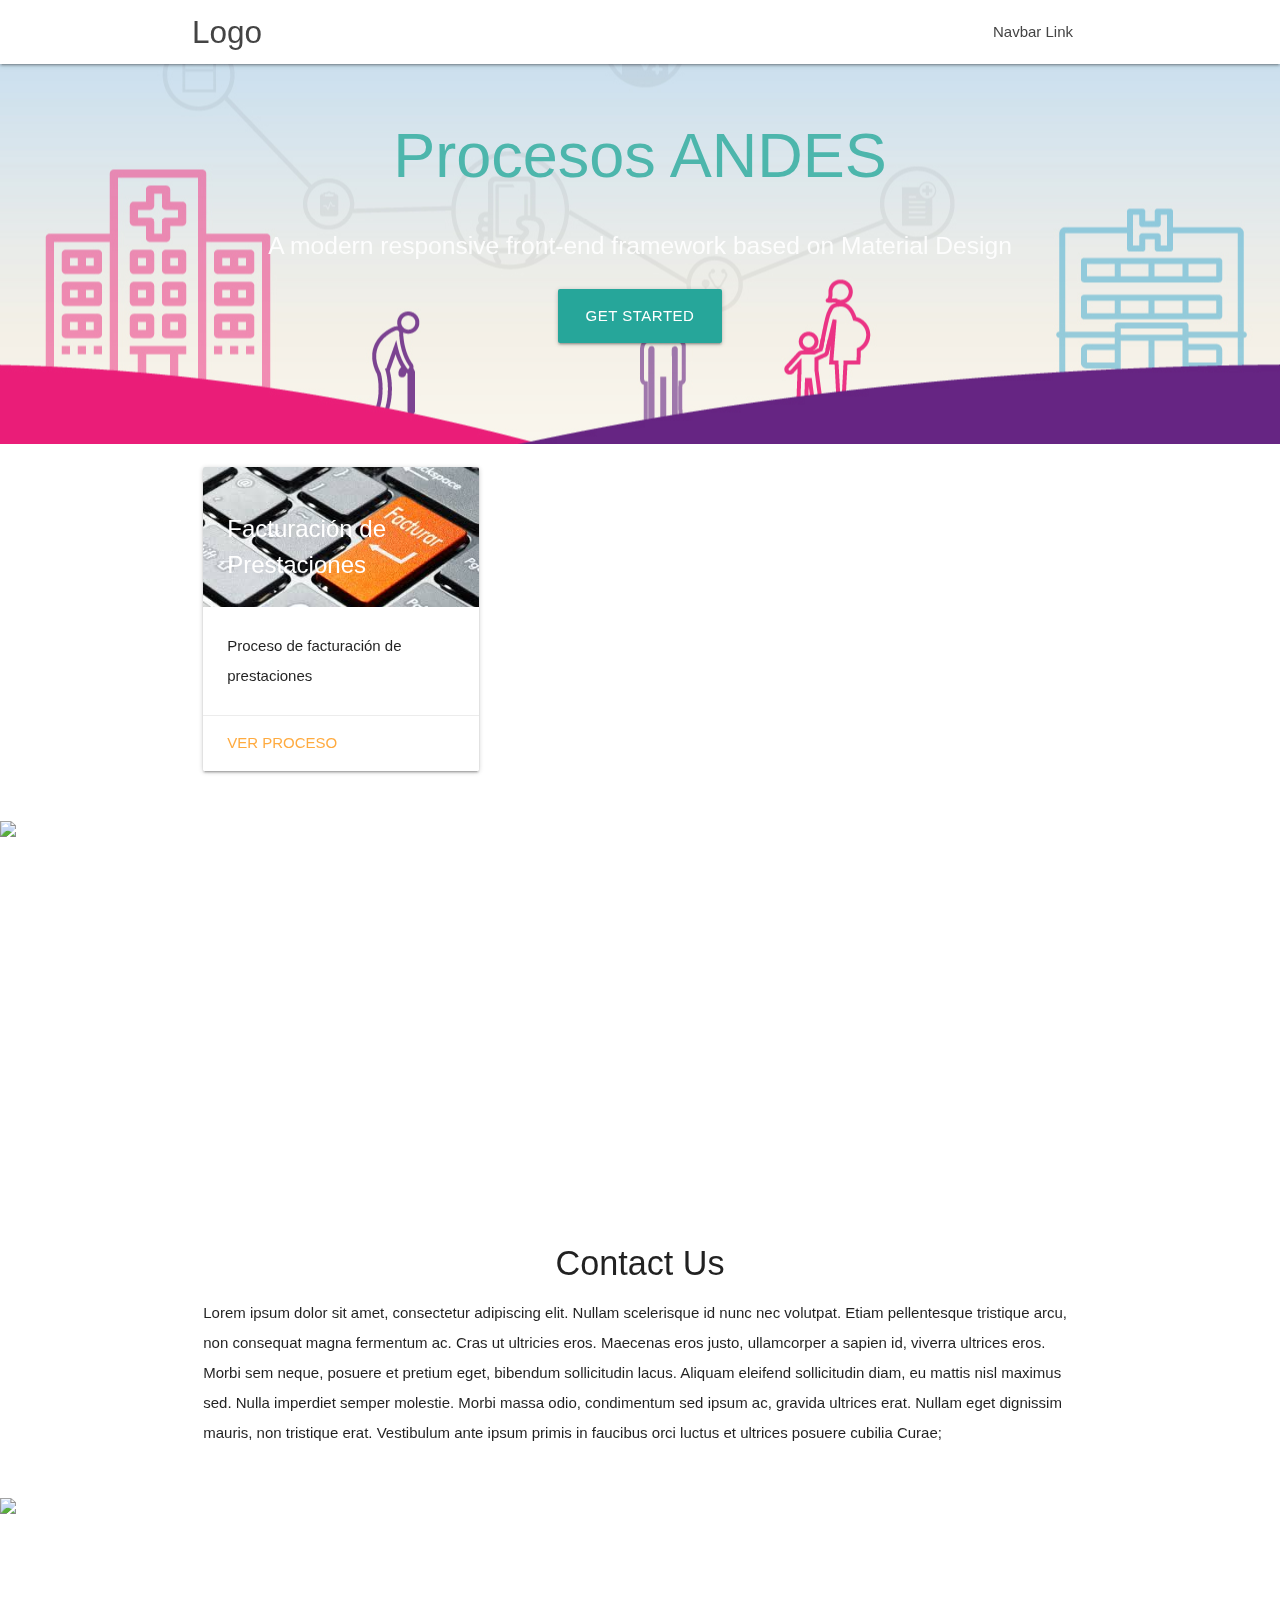
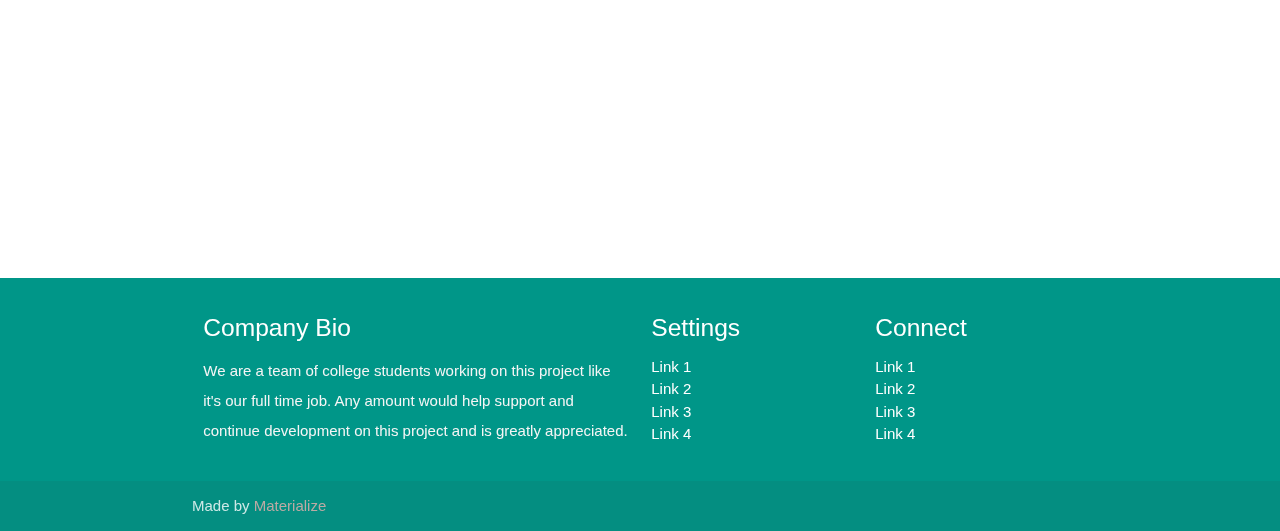
==== index.html @ 4684f11a "se agrega link a proceso de facturación" ====
<!DOCTYPE html>
<html lang="en">

<head>
    <meta http-equiv="Content-Type" content="text/html; charset=UTF-8" />
    <meta name="viewport" content="width=device-width, initial-scale=1" />
    <title>Parallax Template - Materialize</title>

    <!-- CSS  -->
    <link href="https://fonts.googleapis.com/icon?family=Material+Icons" rel="stylesheet">
    <link href="css/materialize.css" type="text/css" rel="stylesheet" media="screen,projection" />
    <link href="css/style.css" type="text/css" rel="stylesheet" media="screen,projection" />
</head>

<body>
    <nav class="white" role="navigation">
        <div class="nav-wrapper container">
            <a id="logo-container" href="#" class="brand-logo">Logo</a>
            <ul class="right hide-on-med-and-down">
                <li>
                    <a href="#">Navbar Link</a>
                </li>
            </ul>

            <ul id="nav-mobile" class="sidenav">
                <li>
                    <a href="#">Navbar Link</a>
                </li>
            </ul>
            <a href="#" data-target="nav-mobile" class="sidenav-trigger">
                <i class="material-icons">menu</i>
            </a>
        </div>
    </nav>

    <div id="index-banner" class="parallax-container">
        <div class="section no-pad-bot">
            <div class="container">
                <br>
                <br>
                <h1 class="header center teal-text text-lighten-2">Procesos ANDES</h1>
                <div class="row center">
                    <h5 class="header col s12 light">A modern responsive front-end framework based on Material Design</h5>
                </div>
                <div class="row center">
                    <a href="http://materializecss.com/getting-started.html" id="download-button" class="btn-large waves-effect waves-light teal lighten-1">Get Started</a>
                </div>
                <br>
                <br>

            </div>
        </div>
        <div class="parallax">
            <img src="img/andes-home-banner.jpg" alt="Unsplashed background img 1">
        </div>
    </div>


    <div class="container">
        <div class="section">

            <!--   Icon Section   -->
            <div class="row">
                <div class="col s12 m4">
                    <div class="card">
                        <div class="card-image">
                            <img src="img/facturacion_automatica.jpg">
                            <span class="card-title">Facturación de Prestaciones</span>
                        </div>
                        <div class="card-content">
                            <p>Proceso de facturación de prestaciones</p>
                        </div>
                        <div class="card-action">
                            <a href="procesos/facturacion/index.html">Ver Proceso</a>
                        </div>
                    </div>
                    <!-- <div class="card horizontal">
                        <div class="card-image">
                            <img src="img/facturacion_automatica.jpg">
                        </div>
                        <div class="card-stacked">
                            <div class="card-content">
                                <p>Proceso Facturación Automática</p>
                            </div>
                            <div class="card-action">
                                <a href="#">Ver Proceso</a>
                            </div>
                        </div> -->
                </div>
            </div>
            <!-- <div class="col s12 m4">
                    <div class="icon-block">
                        <h2 class="center brown-text"><i class="material-icons">flash_on</i></h2>
                        <h5 class="center">Speeds up development</h5>

                        <p class="light">We did most of the heavy lifting for you to provide a default stylings that incorporate our custom components. Additionally, we refined animations and transitions to provide a smoother experience for developers.</p>
                    </div>
                </div>

                <div class="col s12 m4">
                    <div class="icon-block">
                        <h2 class="center brown-text"><i class="material-icons">group</i></h2>
                        <h5 class="center">User Experience Focused</h5>

                        <p class="light">By utilizing elements and principles of Material Design, we were able to create a framework that incorporates components and animations that provide more feedback to users. Additionally, a single underlying responsive system across
                            all platforms allow for a more unified user experience.</p>
                    </div>
                </div>

                <div class="col s12 m4">
                    <div class="icon-block">
                        <h2 class="center brown-text"><i class="material-icons">settings</i></h2>
                        <h5 class="center">Easy to work with</h5>

                        <p class="light">We have provided detailed documentation as well as specific code examples to help new users get started. We are also always open to feedback and can answer any questions a user may have about Materialize.</p>
                    </div>
                </div> -->
        </div>

    </div>
    </div>


    <div class="parallax-container valign-wrapper">
        <div class="section no-pad-bot">
            <div class="container">
                <div class="row center">
                    <h5 class="header col s12 light">A modern responsive front-end framework based on Material Design</h5>
                </div>
            </div>
        </div>
        <div class="parallax">
            <img src="background2.jpg" alt="Unsplashed background img 2">
        </div>
    </div>

    <div class="container">
        <div class="section">

            <div class="row">
                <div class="col s12 center">
                    <h3>
                        <i class="mdi-content-send brown-text"></i>
                    </h3>
                    <h4>Contact Us</h4>
                    <p class="left-align light">Lorem ipsum dolor sit amet, consectetur adipiscing elit. Nullam scelerisque id nunc nec volutpat. Etiam pellentesque tristique arcu, non consequat magna fermentum ac. Cras ut ultricies eros. Maecenas eros justo, ullamcorper a sapien
                        id, viverra ultrices eros. Morbi sem neque, posuere et pretium eget, bibendum sollicitudin lacus. Aliquam eleifend sollicitudin diam, eu mattis nisl maximus sed. Nulla imperdiet semper molestie. Morbi massa odio, condimentum sed
                        ipsum ac, gravida ultrices erat. Nullam eget dignissim mauris, non tristique erat. Vestibulum ante ipsum primis in faucibus orci luctus et ultrices posuere cubilia Curae;</p>
                </div>
            </div>

        </div>
    </div>


    <div class="parallax-container valign-wrapper">
        <div class="section no-pad-bot">
            <div class="container">
                <div class="row center">
                    <h5 class="header col s12 light">A modern responsive front-end framework based on Material Design</h5>
                </div>
            </div>
        </div>
        <div class="parallax">
            <img src="background3.jpg" alt="Unsplashed background img 3">
        </div>
    </div>

    <footer class="page-footer teal">
        <div class="container">
            <div class="row">
                <div class="col l6 s12">
                    <h5 class="white-text">Company Bio</h5>
                    <p class="grey-text text-lighten-4">We are a team of college students working on this project like it's our full time job. Any amount would help support and continue development on this project and is greatly appreciated.</p>


                </div>
                <div class="col l3 s12">
                    <h5 class="white-text">Settings</h5>
                    <ul>
                        <li>
                            <a class="white-text" href="#!">Link 1</a>
                        </li>
                        <li>
                            <a class="white-text" href="#!">Link 2</a>
                        </li>
                        <li>
                            <a class="white-text" href="#!">Link 3</a>
                        </li>
                        <li>
                            <a class="white-text" href="#!">Link 4</a>
                        </li>
                    </ul>
                </div>
                <div class="col l3 s12">
                    <h5 class="white-text">Connect</h5>
                    <ul>
                        <li>
                            <a class="white-text" href="#!">Link 1</a>
                        </li>
                        <li>
                            <a class="white-text" href="#!">Link 2</a>
                        </li>
                        <li>
                            <a class="white-text" href="#!">Link 3</a>
                        </li>
                        <li>
                            <a class="white-text" href="#!">Link 4</a>
                        </li>
                    </ul>
                </div>
            </div>
        </div>
        <div class="footer-copyright">
            <div class="container">
                Made by
                <a class="brown-text text-lighten-3" href="http://materializecss.com">Materialize</a>
            </div>
        </div>
    </footer>


    <!--  Scripts-->
    <script src="https://code.jquery.com/jquery-2.1.1.min.js"></script>
    <script src="js/materialize.js"></script>
    <script src="js/init.js"></script>

</body>

</html>
---- css/style.css ----
/* Custom Stylesheet */
/**
 * Use this file to override Materialize files so you can update
 * the core Materialize files in the future
 *
 * Made By MaterializeCSS.com
 */

nav ul a,
nav .brand-logo {
  color: #444;
}

p {
  line-height: 2rem;
}

.sidenav-trigger {
  color: #26a69a;
}

.parallax-container {
  min-height: 380px;
  line-height: 0;
  height: auto;
  color: rgba(255,255,255,.9);
}
  .parallax-container .section {
    width: 100%;
  }

@media only screen and (max-width : 992px) {
  .parallax-container .section {
    position: absolute;
    top: 40%;
  }
  #index-banner .section {
    top: 10%;
  }
}

@media only screen and (max-width : 600px) {
  #index-banner .section {
    top: 0;
  }
}

.icon-block {
  padding: 0 15px;
}
.icon-block .material-icons {
  font-size: inherit;
}

footer.page-footer {
  margin: 0;
}
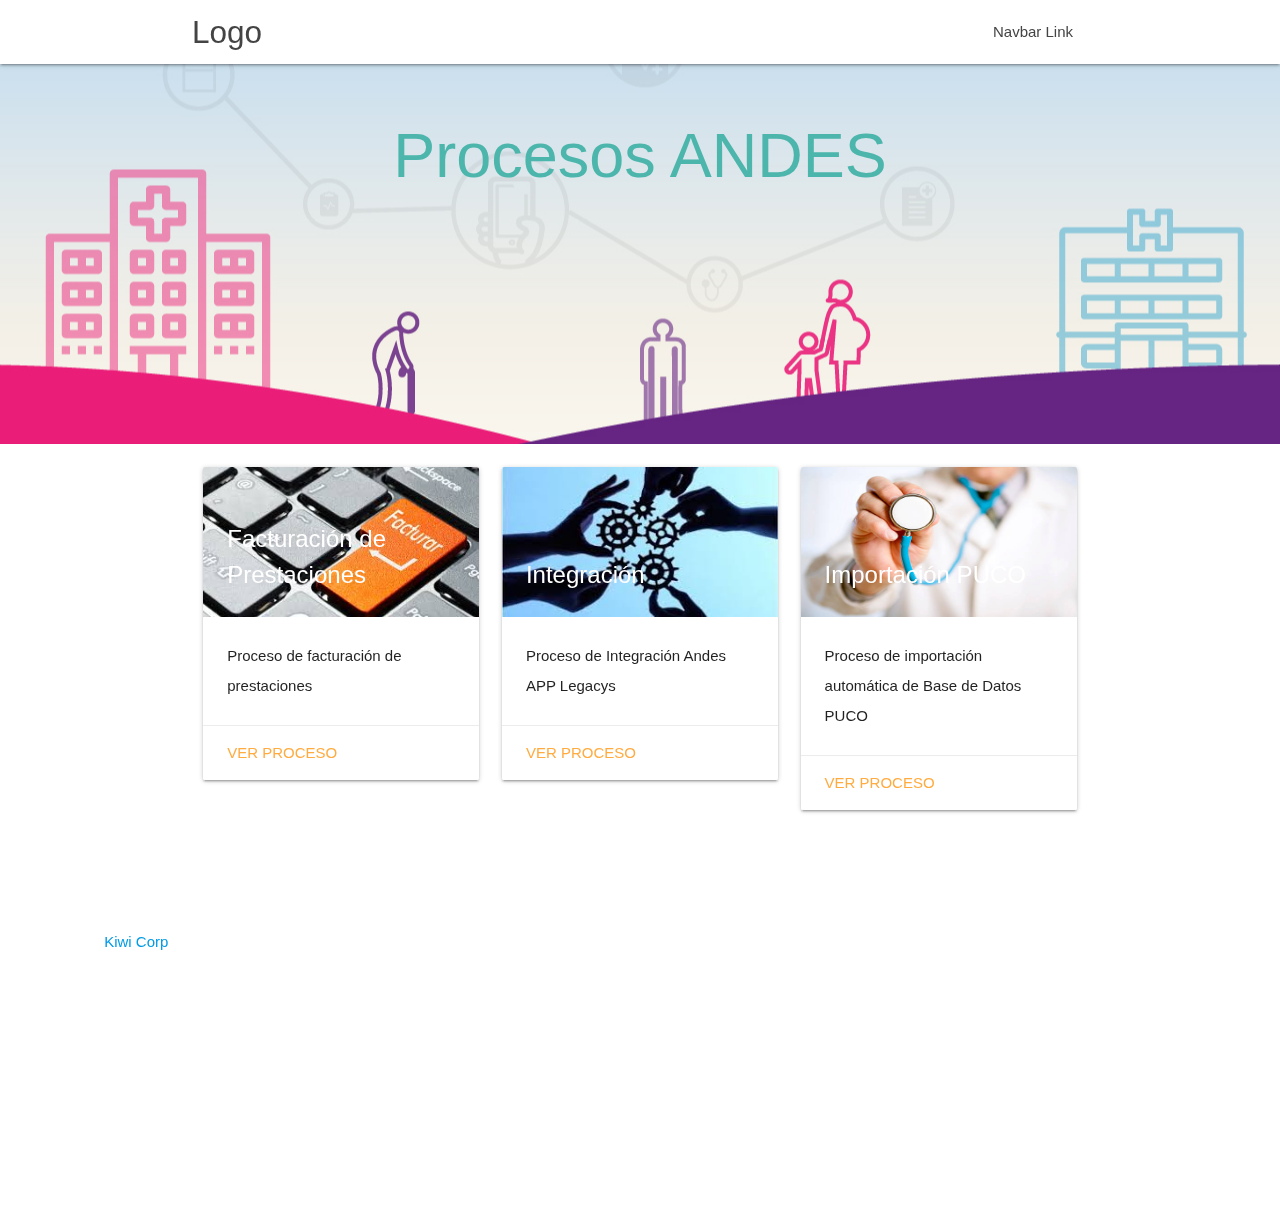
==== commit e8fb1317: "Se agrega estilo ANDES" ====
--- a/index.html
+++ b/index.html
@@ -39,12 +39,12 @@
                 <br>
                 <br>
                 <h1 class="header center teal-text text-lighten-2">Procesos ANDES</h1>
-                <div class="row center">
+                <!-- <div class="row center">
                     <h5 class="header col s12 light">A modern responsive front-end framework based on Material Design</h5>
-                </div>
-                <div class="row center">
+                </div> -->
+                <!-- <div class="row center">
                     <a href="http://materializecss.com/getting-started.html" id="download-button" class="btn-large waves-effect waves-light teal lighten-1">Get Started</a>
-                </div>
+                </div> -->
                 <br>
                 <br>
 
@@ -64,7 +64,7 @@
                 <div class="col s12 m4">
                     <div class="card">
                         <div class="card-image">
-                            <img src="img/facturacion_automatica.jpg">
+                            <img width="300" height="150" src="img/facturacion_automatica.jpg">
                             <span class="card-title">Facturación de Prestaciones</span>
                         </div>
                         <div class="card-content">
@@ -74,149 +74,65 @@
                             <a href="procesos/facturacion/index.html">Ver Proceso</a>
                         </div>
                     </div>
-                    <!-- <div class="card horizontal">
+                </div>
+
+                <div class="col s12 m4">
+                    <div class="card">
                         <div class="card-image">
-                            <img src="img/facturacion_automatica.jpg">
+                            <img width="300" height="150" src="img/integracion.jpg">
+                            <span class="card-title">Integración</span>
                         </div>
-                        <div class="card-stacked">
-                            <div class="card-content">
-                                <p>Proceso Facturación Automática</p>
-                            </div>
-                            <div class="card-action">
-                                <a href="#">Ver Proceso</a>
-                            </div>
-                        </div> -->
-                </div>
-            </div>
-            <!-- <div class="col s12 m4">
-                    <div class="icon-block">
-                        <h2 class="center brown-text"><i class="material-icons">flash_on</i></h2>
-                        <h5 class="center">Speeds up development</h5>
-
-                        <p class="light">We did most of the heavy lifting for you to provide a default stylings that incorporate our custom components. Additionally, we refined animations and transitions to provide a smoother experience for developers.</p>
+                        <div class="card-content">
+                            <p>Proceso de Integración Andes APP Legacys</p>
+                        </div>
+                        <div class="card-action">
+                            <a href="procesos/integracion/index.html">Ver Proceso</a>
+                        </div>
                     </div>
                 </div>
 
                 <div class="col s12 m4">
-                    <div class="icon-block">
-                        <h2 class="center brown-text"><i class="material-icons">group</i></h2>
-                        <h5 class="center">User Experience Focused</h5>
-
-                        <p class="light">By utilizing elements and principles of Material Design, we were able to create a framework that incorporates components and animations that provide more feedback to users. Additionally, a single underlying responsive system across
-                            all platforms allow for a more unified user experience.</p>
+                    <div class="card">
+                        <div class="card-image">
+                            <img width="300" height="150" src="img/puco.jpg">
+                            <span class="card-title">Importación PUCO</span>
+                        </div>
+                        <div class="card-content">
+                            <p>Proceso de importación automática de Base de Datos PUCO</p>
+                        </div>
+                        <div class="card-action">
+                            <a href="procesos/puco/index.html">Ver Proceso</a>
+                        </div>
                     </div>
                 </div>
-
-                <div class="col s12 m4">
-                    <div class="icon-block">
-                        <h2 class="center brown-text"><i class="material-icons">settings</i></h2>
-                        <h5 class="center">Easy to work with</h5>
-
-                        <p class="light">We have provided detailed documentation as well as specific code examples to help new users get started. We are also always open to feedback and can answer any questions a user may have about Materialize.</p>
-                    </div>
-                </div> -->
+            </div>
         </div>
 
     </div>
-    </div>
 
 
-    <div class="parallax-container valign-wrapper">
-        <div class="section no-pad-bot">
-            <div class="container">
-                <div class="row center">
-                    <h5 class="header col s12 light">A modern responsive front-end framework based on Material Design</h5>
-                </div>
-            </div>
-        </div>
-        <div class="parallax">
-            <img src="background2.jpg" alt="Unsplashed background img 2">
+
+
+    <img src="img/andes_logo_desktop.svg" alt="triangle with all three sides equal" height="87px" width="100px" />
+
+
+    <a href="/" class="logo">
+    Kiwi Corp
+  </a>
+
+    <div class="footer-copyright">
+        <div class="footer-logo">
+            <a href="https://andes.gob.ar">
+
+                <img width="100%" height="270px" src="img/andes_logo_desktop.svg" alt="logo">
+            </a>
         </div>
     </div>
-
-    <div class="container">
-        <div class="section">
-
-            <div class="row">
-                <div class="col s12 center">
-                    <h3>
-                        <i class="mdi-content-send brown-text"></i>
-                    </h3>
-                    <h4>Contact Us</h4>
-                    <p class="left-align light">Lorem ipsum dolor sit amet, consectetur adipiscing elit. Nullam scelerisque id nunc nec volutpat. Etiam pellentesque tristique arcu, non consequat magna fermentum ac. Cras ut ultricies eros. Maecenas eros justo, ullamcorper a sapien
-                        id, viverra ultrices eros. Morbi sem neque, posuere et pretium eget, bibendum sollicitudin lacus. Aliquam eleifend sollicitudin diam, eu mattis nisl maximus sed. Nulla imperdiet semper molestie. Morbi massa odio, condimentum sed
-                        ipsum ac, gravida ultrices erat. Nullam eget dignissim mauris, non tristique erat. Vestibulum ante ipsum primis in faucibus orci luctus et ultrices posuere cubilia Curae;</p>
-                </div>
-            </div>
-
-        </div>
+    <!-- <div class="container">
+            Made by
+            <a class="brown-text text-lighten-3" href="http://materializecss.com">Materialize</a>
+        </div> -->
     </div>
-
-
-    <div class="parallax-container valign-wrapper">
-        <div class="section no-pad-bot">
-            <div class="container">
-                <div class="row center">
-                    <h5 class="header col s12 light">A modern responsive front-end framework based on Material Design</h5>
-                </div>
-            </div>
-        </div>
-        <div class="parallax">
-            <img src="background3.jpg" alt="Unsplashed background img 3">
-        </div>
-    </div>
-
-    <footer class="page-footer teal">
-        <div class="container">
-            <div class="row">
-                <div class="col l6 s12">
-                    <h5 class="white-text">Company Bio</h5>
-                    <p class="grey-text text-lighten-4">We are a team of college students working on this project like it's our full time job. Any amount would help support and continue development on this project and is greatly appreciated.</p>
-
-
-                </div>
-                <div class="col l3 s12">
-                    <h5 class="white-text">Settings</h5>
-                    <ul>
-                        <li>
-                            <a class="white-text" href="#!">Link 1</a>
-                        </li>
-                        <li>
-                            <a class="white-text" href="#!">Link 2</a>
-                        </li>
-                        <li>
-                            <a class="white-text" href="#!">Link 3</a>
-                        </li>
-                        <li>
-                            <a class="white-text" href="#!">Link 4</a>
-                        </li>
-                    </ul>
-                </div>
-                <div class="col l3 s12">
-                    <h5 class="white-text">Connect</h5>
-                    <ul>
-                        <li>
-                            <a class="white-text" href="#!">Link 1</a>
-                        </li>
-                        <li>
-                            <a class="white-text" href="#!">Link 2</a>
-                        </li>
-                        <li>
-                            <a class="white-text" href="#!">Link 3</a>
-                        </li>
-                        <li>
-                            <a class="white-text" href="#!">Link 4</a>
-                        </li>
-                    </ul>
-                </div>
-            </div>
-        </div>
-        <div class="footer-copyright">
-            <div class="container">
-                Made by
-                <a class="brown-text text-lighten-3" href="http://materializecss.com">Materialize</a>
-            </div>
-        </div>
     </footer>
 
 
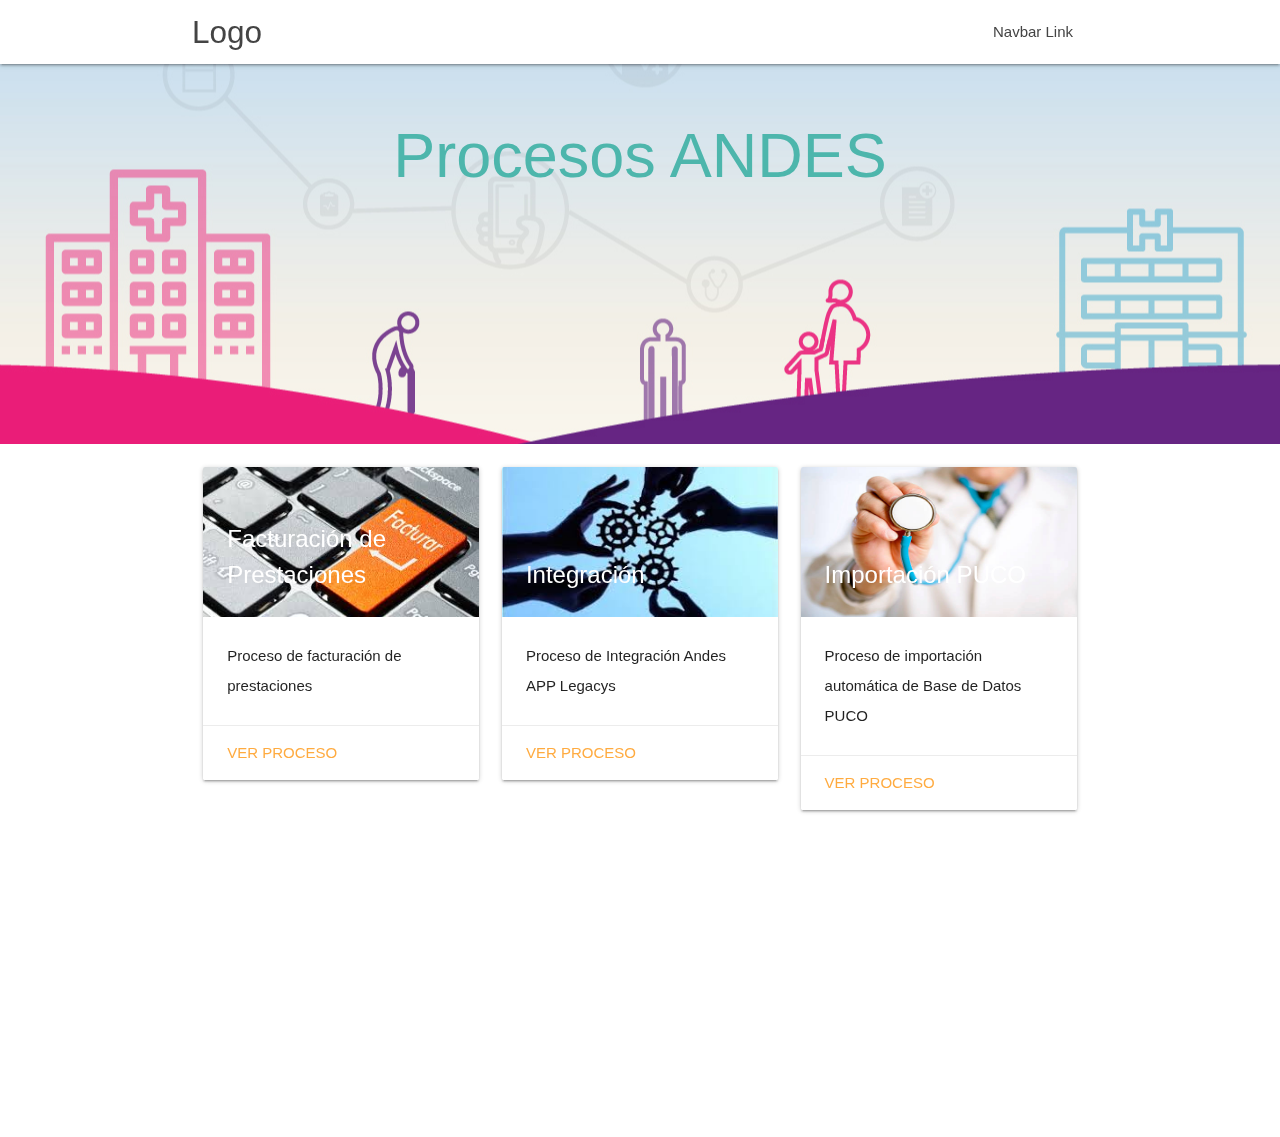
==== commit 67ffb579: "Se borra código comentado" ====
--- a/index.html
+++ b/index.html
@@ -113,12 +113,10 @@
 
 
 
-    <img src="img/andes_logo_desktop.svg" alt="triangle with all three sides equal" height="87px" width="100px" />
 
 
-    <a href="/" class="logo">
-    Kiwi Corp
-  </a>
+
+
 
     <div class="footer-copyright">
         <div class="footer-logo">
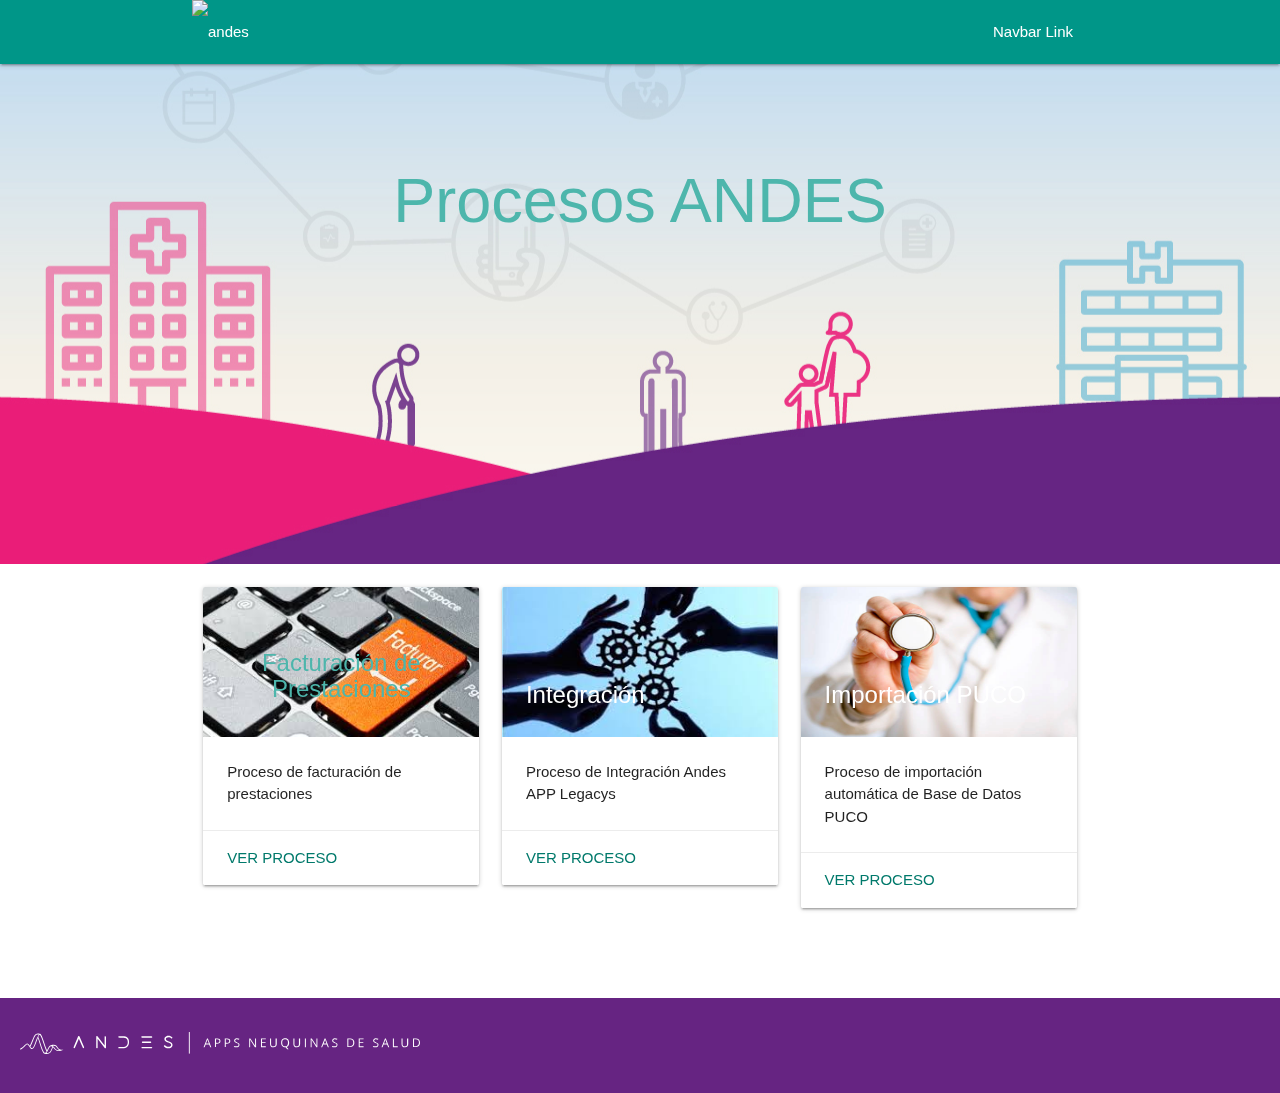
==== commit a68cc7c2: "Se agrega estilo en footer" ====
--- a/index.html
+++ b/index.html
@@ -9,13 +9,16 @@
     <!-- CSS  -->
     <link href="https://fonts.googleapis.com/icon?family=Material+Icons" rel="stylesheet">
     <link href="css/materialize.css" type="text/css" rel="stylesheet" media="screen,projection" />
-    <link href="css/style.css" type="text/css" rel="stylesheet" media="screen,projection" />
+    <link href="styles.css" type="text/css" rel="stylesheet" media="screen,projection" />
 </head>
 
 <body>
-    <nav class="white" role="navigation">
+    <nav class="teal" role="navigation">
         <div class="nav-wrapper container">
-            <a id="logo-container" href="#" class="brand-logo">Logo</a>
+            <!-- <a id="logo-container" href="#" class="brand-logo"><img src="https://github.com/andes/andes.github.io/raw/master/images/logo.png"></a> -->
+            <a href="https://andes.gob.ar">
+                <img class="docs-footer-angular-logo" src="https://github.com/andes/andes.github.io/raw/master/images/logo.png" alt="andes">
+            </a>
             <ul class="right hide-on-med-and-down">
                 <li>
                     <a href="#">Navbar Link</a>
@@ -32,6 +35,8 @@
             </a>
         </div>
     </nav>
+
+
 
     <div id="index-banner" class="parallax-container">
         <div class="section no-pad-bot">
@@ -65,13 +70,13 @@
                     <div class="card">
                         <div class="card-image">
                             <img width="300" height="150" src="img/facturacion_automatica.jpg">
-                            <span class="card-title">Facturación de Prestaciones</span>
+                            <h5 class="card-title header center teal-text text-lighten-2">Facturación de Prestaciones</h5>
                         </div>
                         <div class="card-content">
                             <p>Proceso de facturación de prestaciones</p>
                         </div>
                         <div class="card-action">
-                            <a href="procesos/facturacion/index.html">Ver Proceso</a>
+                            <a class="teal-text text-darken-2" href="procesos/facturacion/index.html">Ver Proceso</a>
                         </div>
                     </div>
                 </div>
@@ -86,7 +91,7 @@
                             <p>Proceso de Integración Andes APP Legacys</p>
                         </div>
                         <div class="card-action">
-                            <a href="procesos/integracion/index.html">Ver Proceso</a>
+                            <a class="teal-text text-darken-2" href="procesos/integracion/index.html">Ver Proceso</a>
                         </div>
                     </div>
                 </div>
@@ -101,7 +106,7 @@
                             <p>Proceso de importación automática de Base de Datos PUCO</p>
                         </div>
                         <div class="card-action">
-                            <a href="procesos/puco/index.html">Ver Proceso</a>
+                            <a class="teal-text text-darken-2" href="procesos/puco/index.html">Ver Proceso</a>
                         </div>
                     </div>
                 </div>
@@ -110,29 +115,17 @@
 
     </div>
 
-
-
-
-
-
-
-
-
-    <div class="footer-copyright">
-        <div class="footer-logo">
-            <a href="https://andes.gob.ar">
-
-                <img width="100%" height="270px" src="img/andes_logo_desktop.svg" alt="logo">
-            </a>
+    <footer class="docs-footer">
+        <div class="docs-footer-list">
+            <div class="docs-footer-logo">
+                <div class="footer-logo">
+                    <a href="https://andes.gob.ar">
+                        <img class="docs-footer-angular-logo" src="img/andes_logo_desktop.svg" alt="andes">
+                    </a>
+                </div>
+            </div>
         </div>
-    </div>
-    <!-- <div class="container">
-            Made by
-            <a class="brown-text text-lighten-3" href="http://materializecss.com">Materialize</a>
-        </div> -->
-    </div>
     </footer>
-
 
     <!--  Scripts-->
     <script src="https://code.jquery.com/jquery-2.1.1.min.js"></script>
--- a/styles.css
+++ b/styles.css
@@ -0,0 +1,91 @@
+/**
+  * Rules for when the device is detected to be a small screen.
+  */
+
+@media (max-width: 720px) {
+    .docs-header-section {
+        padding-top: 60px;
+    }
+    .docs-header-start,
+    .docs-homepage-bottom-start {
+        margin: 60px;
+    }
+    .docs-homepage-row {
+        margin: 60px;
+    }
+}
+
+
+/* Estilos del footer */
+
+.docs-footer {
+    padding: 12px;
+    font-size: 12px;
+    margin-top: 40px;
+    background: #662482;
+}
+
+.docs-footer img {
+    align-self: center;
+    width: 400px;
+}
+
+.docs-footer-list {
+    align-items: center;
+    justify-content: center;
+    align-content: center;
+    display: flex;
+    flex-flow: row wrap;
+    padding: 8px;
+}
+
+.docs-footer-logo {
+    flex: 1;
+}
+
+.docs-footer-angular-logo {
+    height: 50px;
+}
+
+.docs-footer-version {
+    flex: 1;
+    text-align: center;
+}
+
+.docs-footer-copyright {
+    display: flex;
+    flex: 1;
+    justify-content: flex-end;
+    flex-direction: column;
+    min-width: 225px;
+    text-align: center;
+}
+
+.docs-footer-logo span {
+    display: inline-block;
+    line-height: 50px;
+    margin: 0 40px;
+    vertical-align: bottom;
+}
+
+.docs-footer-logo span a {
+    font-size: 16px;
+    padding: 0;
+    text-decoration: none;
+    color: inherit;
+}
+
+
+/* &:hover {
+    text-decoration: underline;
+} */
+
+@media screen and (max-width: 884px) {
+    .docs-footer-list {
+        flex-direction: column;
+    }
+    .docs-footer-list img {
+        align-self: center;
+        width: 300px;
+    }
+}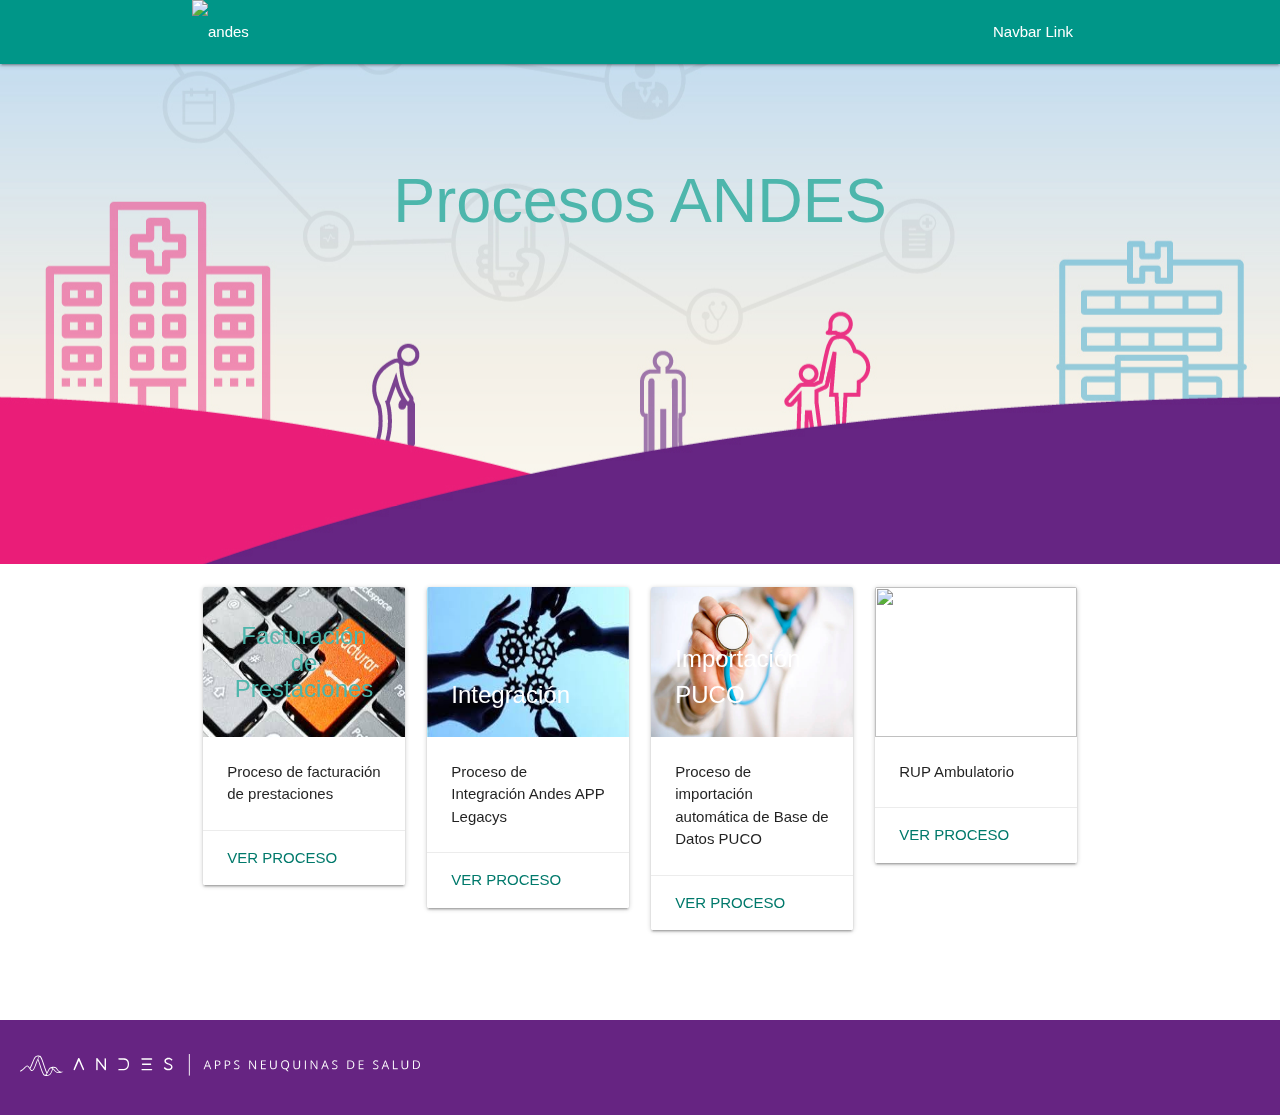
==== commit 2e38801e: "se publica rup ambulatorio" ====
--- a/index.html
+++ b/index.html
@@ -66,7 +66,7 @@
 
             <!--   Icon Section   -->
             <div class="row">
-                <div class="col s12 m4">
+                <div class="col s12 m3">
                     <div class="card">
                         <div class="card-image">
                             <img width="300" height="150" src="img/facturacion_automatica.jpg">
@@ -81,7 +81,7 @@
                     </div>
                 </div>
 
-                <div class="col s12 m4">
+                <div class="col s12 m3">
                     <div class="card">
                         <div class="card-image">
                             <img width="300" height="150" src="img/integracion.jpg">
@@ -96,7 +96,7 @@
                     </div>
                 </div>
 
-                <div class="col s12 m4">
+                <div class="col s12 m3">
                     <div class="card">
                         <div class="card-image">
                             <img width="300" height="150" src="img/puco.jpg">
@@ -107,6 +107,21 @@
                         </div>
                         <div class="card-action">
                             <a class="teal-text text-darken-2" href="procesos/puco/index.html">Ver Proceso</a>
+                        </div>
+                    </div>
+                </div>
+
+                <div class="col s12 m3">
+                    <div class="card">
+                        <div class="card-image">
+                            <img width="300" height="150" src="img/rup_ambulatorio.jpg">
+                            <span class="card-title">RUP Ambulatorio</span>
+                        </div>
+                        <div class="card-content">
+                            <p>RUP Ambulatorio</p>
+                        </div>
+                        <div class="card-action">
+                            <a class="teal-text text-darken-2" href="procesos/rupambulatorio/index.html">Ver Proceso</a>
                         </div>
                     </div>
                 </div>
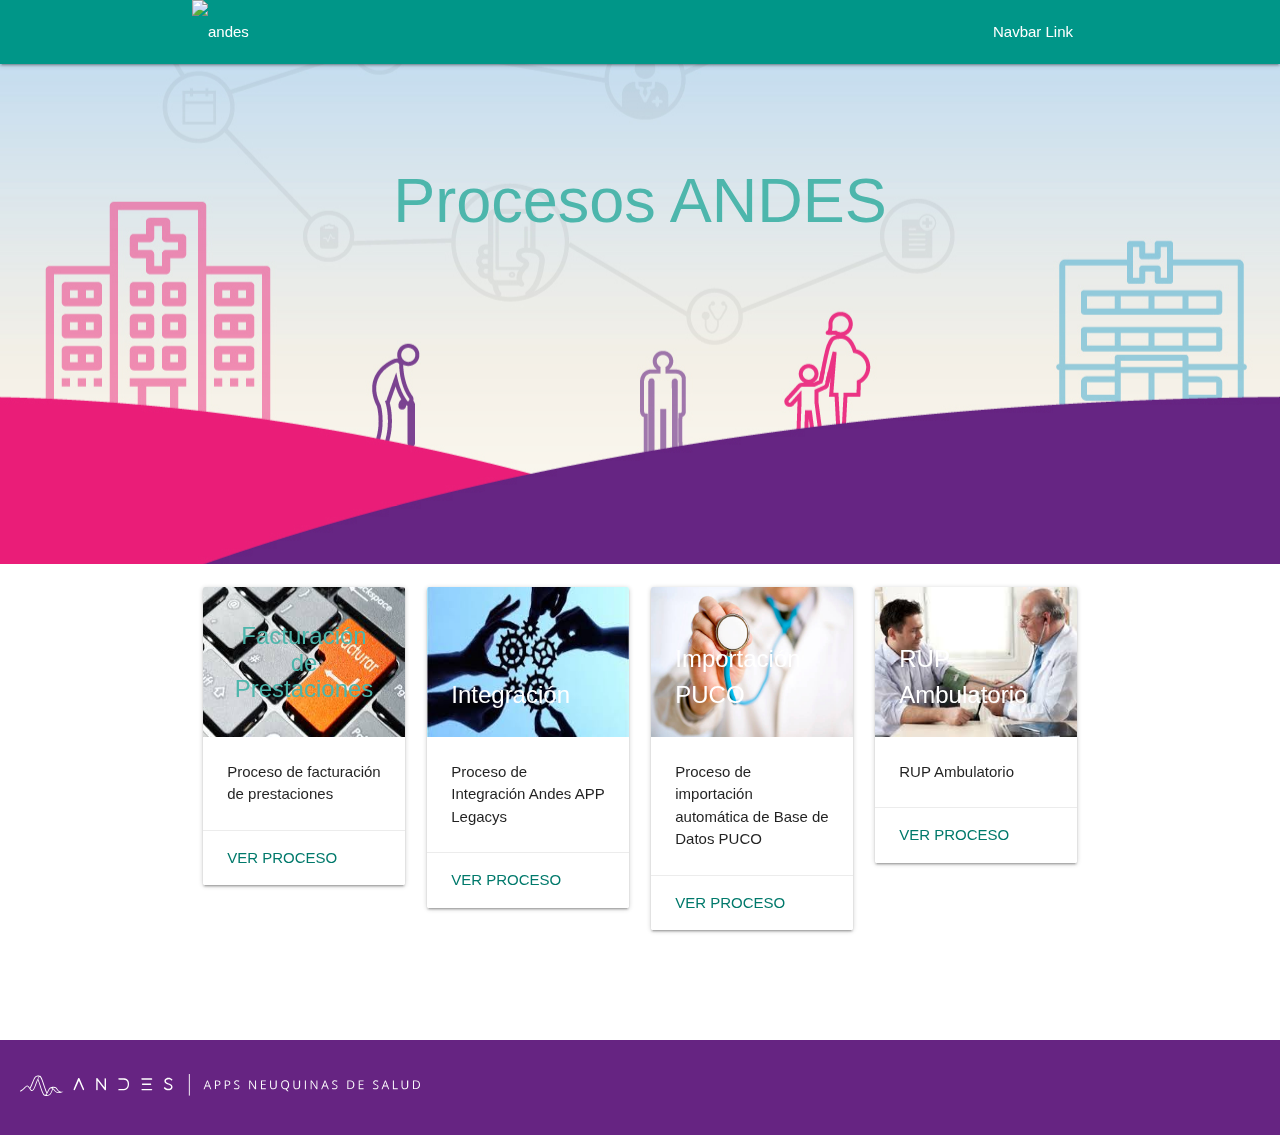
==== commit 4f8ab1f4: "Se agrega proceso importar puco" ====
--- a/index.html
+++ b/index.html
@@ -106,7 +106,7 @@
                             <p>Proceso de importación automática de Base de Datos PUCO</p>
                         </div>
                         <div class="card-action">
-                            <a class="teal-text text-darken-2" href="procesos/puco/index.html">Ver Proceso</a>
+                            <a class="teal-text text-darken-2" href="procesos/importar_puco/index.html">Ver Proceso</a>
                         </div>
                     </div>
                 </div>
@@ -125,6 +125,11 @@
                         </div>
                     </div>
                 </div>
+            </div>
+
+            <div class="row">
+                <!-- Poner mas procesos -->
+
             </div>
         </div>
 
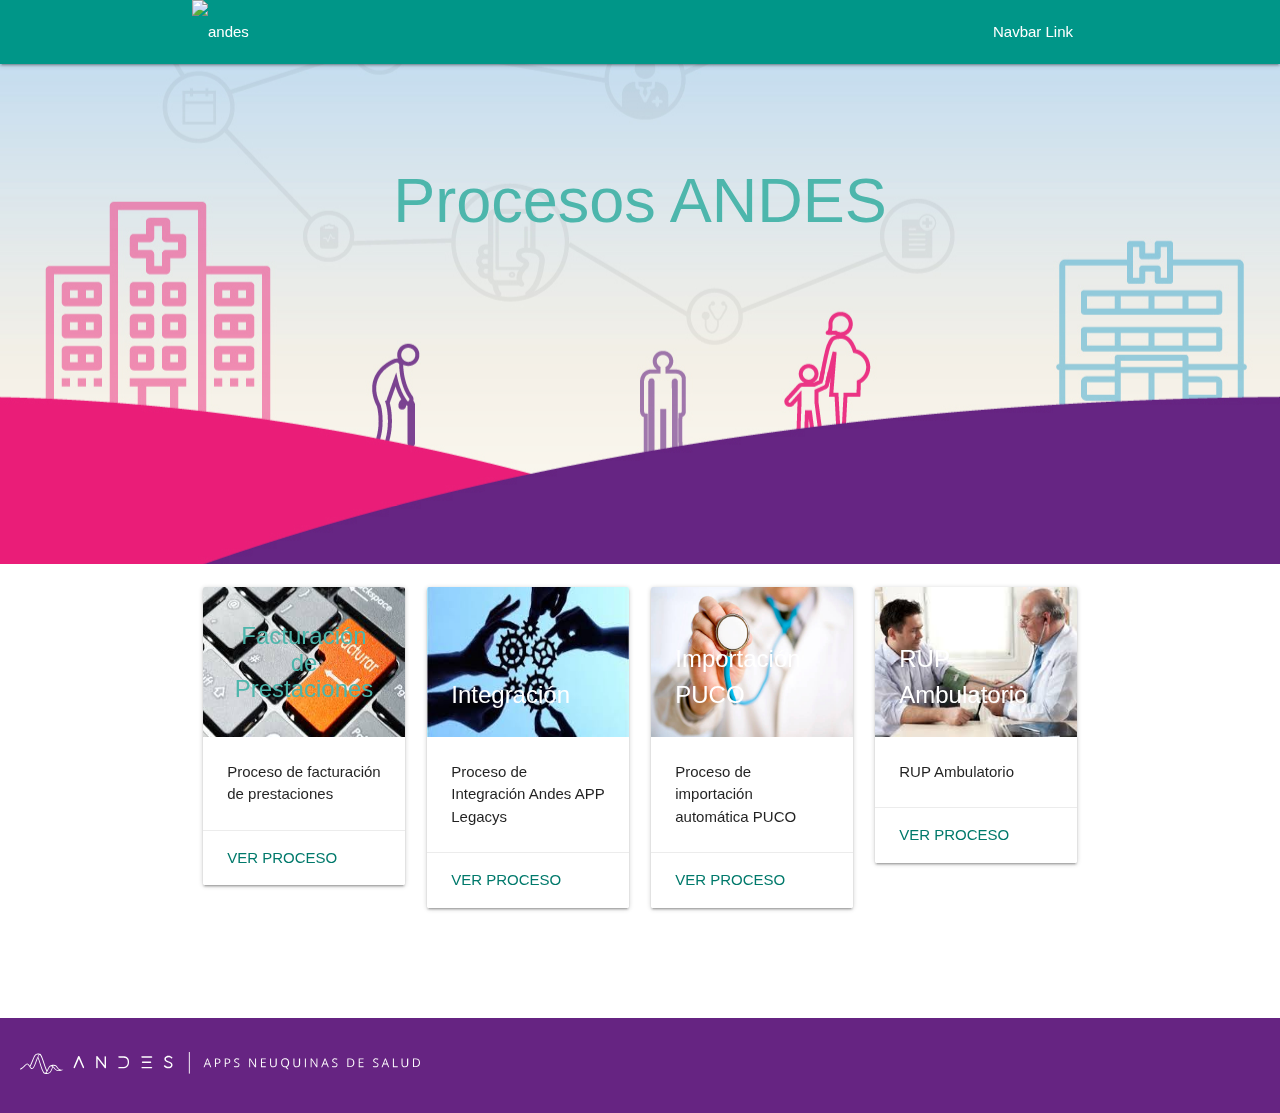
==== commit f0c82391: "Se corrige texto en PUCO" ====
--- a/index.html
+++ b/index.html
@@ -103,7 +103,7 @@
                             <span class="card-title">Importación PUCO</span>
                         </div>
                         <div class="card-content">
-                            <p>Proceso de importación automática de Base de Datos PUCO</p>
+                            <p>Proceso de importación automática PUCO</p>
                         </div>
                         <div class="card-action">
                             <a class="teal-text text-darken-2" href="procesos/importar_puco/index.html">Ver Proceso</a>
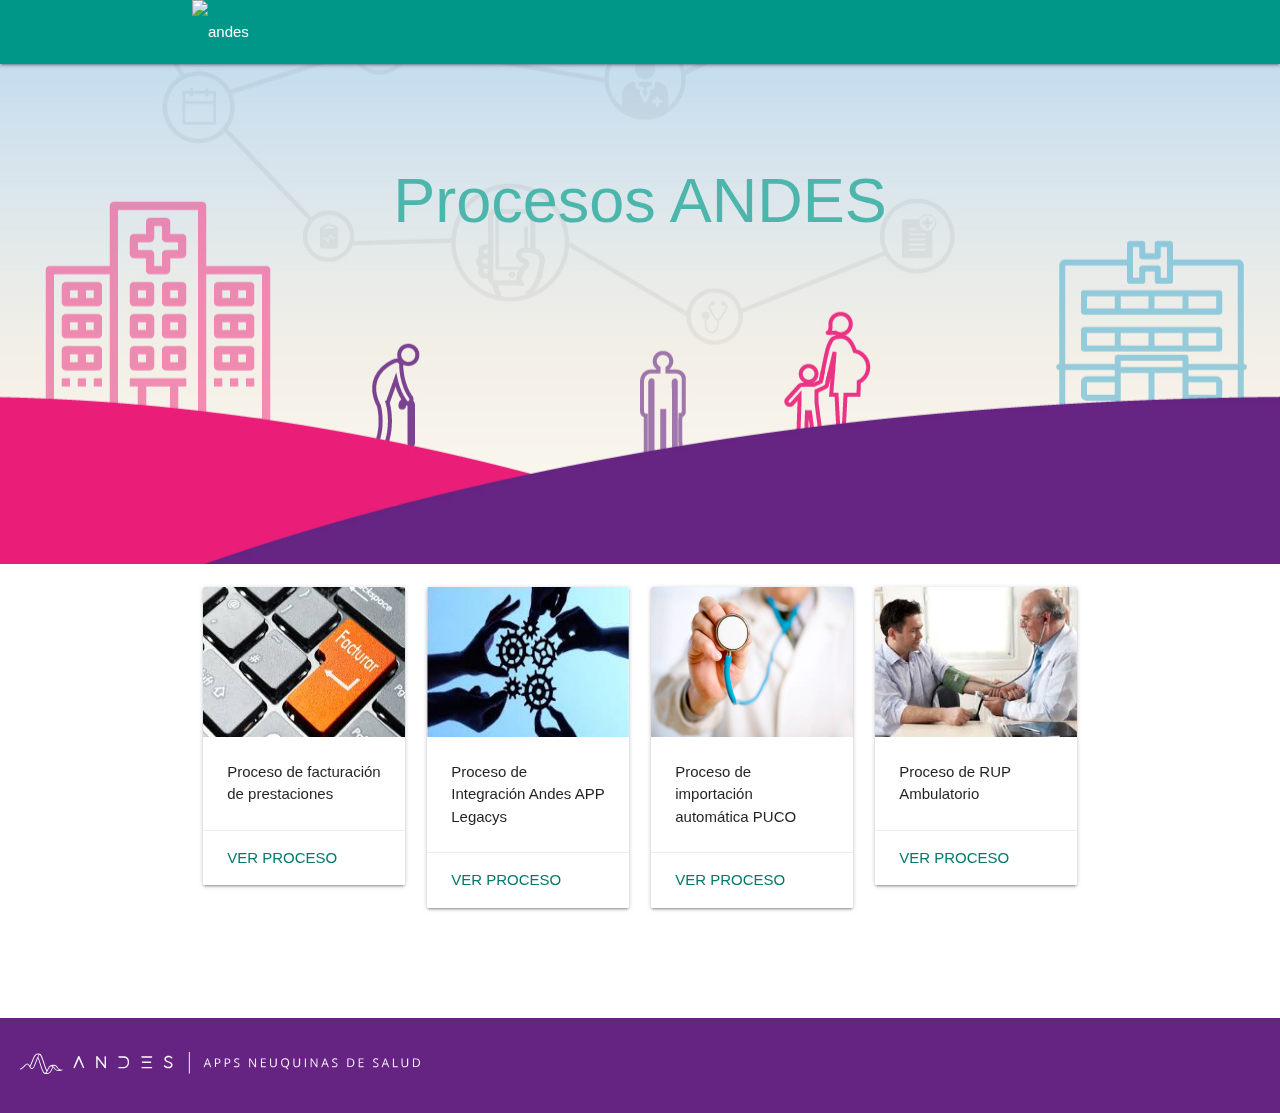
==== commit 01babad0: "Se corrigen cosas" ====
--- a/index.html
+++ b/index.html
@@ -4,7 +4,7 @@
 <head>
     <meta http-equiv="Content-Type" content="text/html; charset=UTF-8" />
     <meta name="viewport" content="width=device-width, initial-scale=1" />
-    <title>Parallax Template - Materialize</title>
+    <title>Procesos ANDES</title>
 
     <!-- CSS  -->
     <link href="https://fonts.googleapis.com/icon?family=Material+Icons" rel="stylesheet">
@@ -19,11 +19,11 @@
             <a href="https://andes.gob.ar">
                 <img class="docs-footer-angular-logo" src="https://github.com/andes/andes.github.io/raw/master/images/logo.png" alt="andes">
             </a>
-            <ul class="right hide-on-med-and-down">
+            <!-- <ul class="right hide-on-med-and-down">
                 <li>
                     <a href="#">Navbar Link</a>
                 </li>
-            </ul>
+            </ul> -->
 
             <ul id="nav-mobile" class="sidenav">
                 <li>
@@ -70,7 +70,7 @@
                     <div class="card">
                         <div class="card-image">
                             <img width="300" height="150" src="img/facturacion_automatica.jpg">
-                            <h5 class="card-title header center teal-text text-lighten-2">Facturación de Prestaciones</h5>
+                            <!-- <h5 class="card-title header center teal-text text-lighten-2">Facturación de Prestaciones</h5> -->
                         </div>
                         <div class="card-content">
                             <p>Proceso de facturación de prestaciones</p>
@@ -85,7 +85,7 @@
                     <div class="card">
                         <div class="card-image">
                             <img width="300" height="150" src="img/integracion.jpg">
-                            <span class="card-title">Integración</span>
+                            <!-- <span class="card-title">Integración</span> -->
                         </div>
                         <div class="card-content">
                             <p>Proceso de Integración Andes APP Legacys</p>
@@ -100,7 +100,7 @@
                     <div class="card">
                         <div class="card-image">
                             <img width="300" height="150" src="img/puco.jpg">
-                            <span class="card-title">Importación PUCO</span>
+                            <!-- <span class="card-title">Importación PUCO</span> -->
                         </div>
                         <div class="card-content">
                             <p>Proceso de importación automática PUCO</p>
@@ -115,10 +115,10 @@
                     <div class="card">
                         <div class="card-image">
                             <img width="300" height="150" src="img/rup_ambulatorio.jpg">
-                            <span class="card-title">RUP Ambulatorio</span>
+                            <!-- <span class="card-title">Proceso de RUP Ambulatorio</span> -->
                         </div>
                         <div class="card-content">
-                            <p>RUP Ambulatorio</p>
+                            <p>Proceso de RUP Ambulatorio</p>
                         </div>
                         <div class="card-action">
                             <a class="teal-text text-darken-2" href="procesos/rupambulatorio/index.html">Ver Proceso</a>
